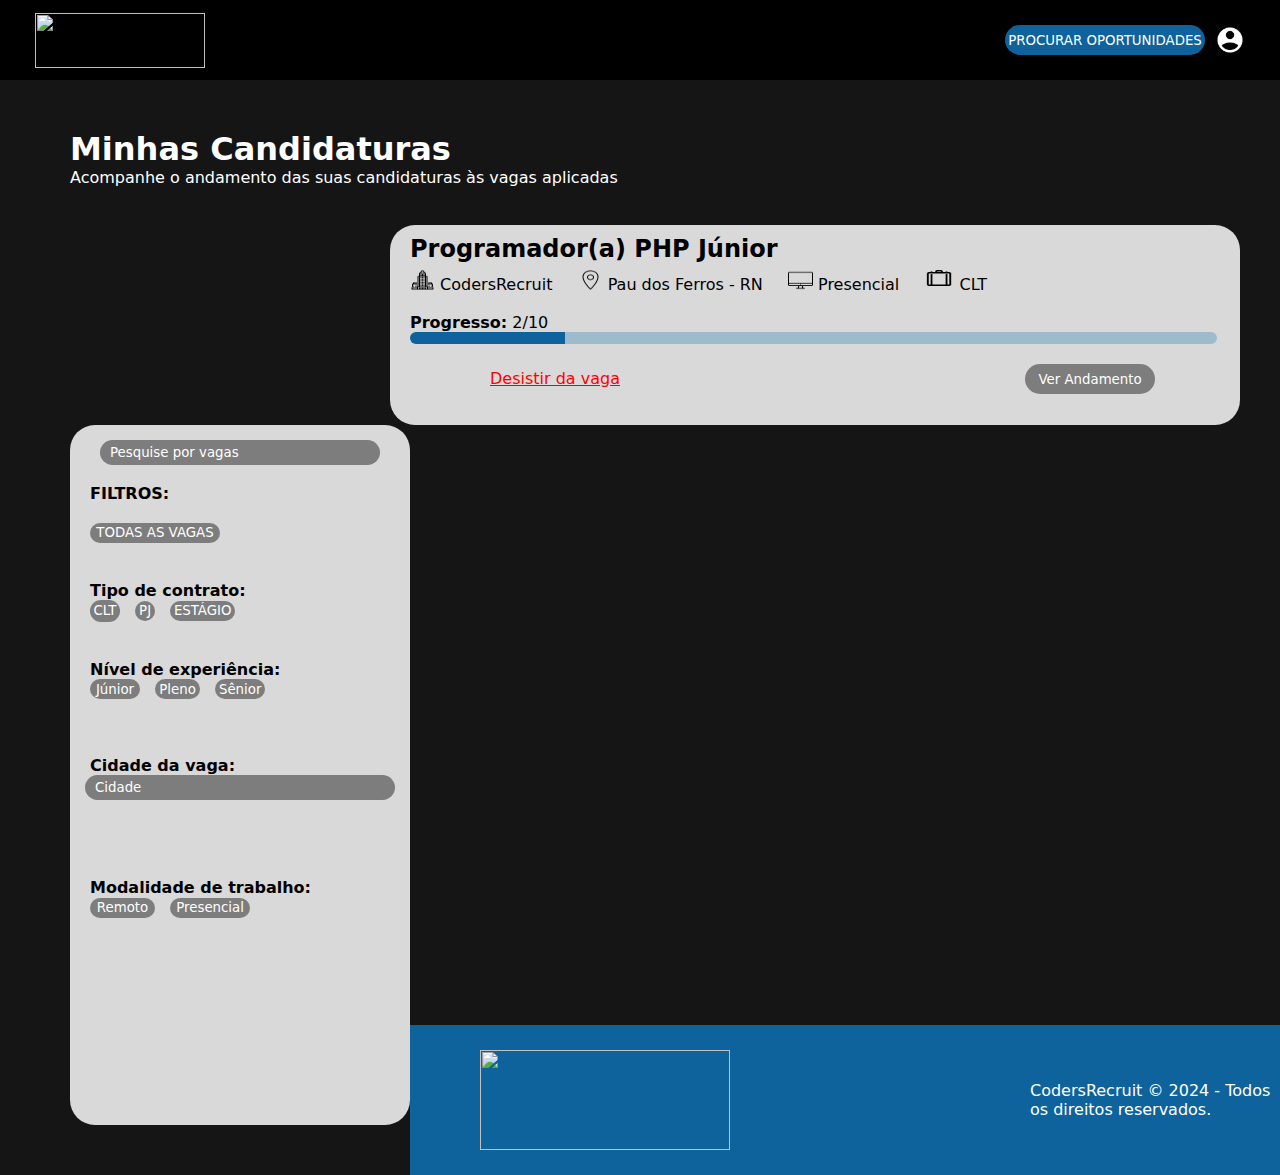
==== candidaturas.html @ b27ffb12 "RecruitCoders" ====
<!DOCTYPE html>
<html lang="en">
<head>
    <meta charset="UTF-8">
    <meta name="viewport" content="width=device-width, initial-scale=1.0">
    <link rel="stylesheet" href="css/candidaturas.css">
    <title>Minhas candidaturas | RecruitCoders</title>
</head>
<body>
    <nav>
            <img src="img/logo_cr_1.png" alt="">
            <button><a href="index.html">PROCURAR OPORTUNIDADES</a></button>
            <img src="img/usuario.png" id="usuario">
    </nav>

    <main>
        <h1 class="container">Minhas Candidaturas</h1>
        <p class="container">Acompanhe o andamento das suas candidaturas às vagas aplicadas</p><br><br>

        <section>
            <h2>Programador(a) PHP Júnior</h2> 
            <img src="img/empresa.png"> <p>CodersRecruit</p>
            <img src="img/location.png"> <p>Pau dos Ferros - RN</p>
            <img src="img/monitor.png"> <p>Presencial</p>
            <img src="img/mala.png" id="clt"> <p>CLT</p> <br><br>

            <p id="progresso"><b>Progresso:</b> 2/10</p> 
            <div class="linha">
                <div class="cor1"></div>
                <div class="cor2"></div>
            </div>

            <a href="">Desistir da vaga</a>

            <button><a id="andamento" href="">Ver Andamento</a></button>
            
        </section>
    </main>

    <aside>
        <input type="text" placeholder="Pesquise por vagas" >  <br><br>

            <p> FILTROS: </p>   <br>    

            <button id="todas">TODAS AS VAGAS</button><br><br><br>


            <p> Tipo de contrato: </p>
            <button id="clt"> CLT </button>
                
            <button id="pj"> PJ </button>

            <button id="estagio"> ESTÁGIO </button>  <br><br><br>


            <p> Nível de experiência: </p>
            <button id="junior"> Júnior </button>
            
            <button id="pleno"> Pleno </button>
            
            <button id="senior"> Sênior </button> <br><br><br><br>


            <p>Cidade da vaga:</p>
            <input type="text" placeholder="Cidade" id="cidade"> 

            <br><br><br>
            <p>Modalidade de trabalho:</p>
            <button id="remoto"> Remoto </button>
            <button id="presencial"> Presencial </button>
    </aside>
    
    <footer>
        <img src="img/logo_cr_w.png">
        <p>CodersRecruit © 2024 - Todos os direitos reservados.</p>
    </footer>
</body>
</html>
---- css/candidaturas.css ----
*{
    padding: 0;
    margin: 0;
    font-family: system-ui, -apple-system, BlinkMacSystemFont, 'Segoe UI', Roboto, Oxygen, Ubuntu, Cantarell, 'Open Sans', 'Helvetica Neue', sans-serif;
}



body{
    height: 1150px;
    background-color: rgba(21, 21, 21, 1);
}



a{
    text-decoration: none;
    color: white;
}



button{
    border-radius: 25px;
    background-color: rgba(14, 99, 156, 1);
    border-style: none;
}



nav{
    height: 80px;
    background-color: black;
    align-items: center;
    justify-content: center;
    display: flex;
}



nav img{
    width: 170px;
    height: 55px;
    display: block;
    float: left;
    margin-left: 0px;
    margin-right: 800px;
}



nav button{
    width: 200px;
    height: 30px;
    margin-right: 10px;
}



#usuario{
    width: 30px;
    height: 30px;
    margin: 0;
}




.container{
    margin-left: 70px;
    color: white;
}




h1{
    margin-top: 50px; 
      
}



section{
    height: 200px;
    width: 850px;
    background-color: rgba(217, 217, 217, 1);
    margin-right: 40px;
    float: right;
    border-radius: 25px;
}



section img{
    width: 25px;
    height: 20px;
    margin-left: 20px;
}



#clt{
    height: 22px;
}



section p{
    display: inline;
    margin-top: 0;
}



section h2{
    margin-left: 20px; 
    margin-bottom: 5px;
    margin-top: 10px;
}



.linha{
    position: relative;
    width: 815px;
    height: 12px;
    margin-left: 20px;
    border-radius: 25px;
    margin-bottom: 20px;
}



.linha .cor1{
    background-color: rgba(14, 99, 156, 1);
    height: 100%;
    width: 20%;
    position: absolute;
    left: 0;
    border-radius: 25px;
}



.linha .cor2{
    background-color: rgba(158, 186, 205, 1);
    height: 100%;
    width: 80%;
    position: absolute;
    left: 19%;
    border-radius: 25px;
    border-top-left-radius: 0;
    border-bottom-left-radius: 0;
        
}



#progresso{
    margin-left: 20px;   
}



section a{
    color: red;
    margin-left: 100px;
    text-decoration: underline;
}


section button{
    background-color: rgba(125, 125, 125, 1);
    width: 130px;
    height: 30px;
    margin-left: 400px;
}



#andamento{
    color: white;
    text-decoration: none;
    margin-left: 0;
}



aside{
    height: 700px;
    width: 340px;
    float: left;
    background-color: rgba(217, 217, 217, 1);
    border-radius: 25px;
    margin-left: 70px;
    margin-bottom: 50px;
}



aside button{
    background-color: rgba(125, 125, 125, 1);
    color: white;
    height: 20px;
    margin-right: 10px;
    cursor: pointer;
}



aside p{
    font-weight: bold;
    margin-left: 20px;
}



input{
    background-color: rgba(125, 125, 125, 1);
    border-radius: 25px;
    border-style: none;
    height: 25px;
    width: 280px;
    margin-left: 30px;
    margin-top: 15px;
}


::placeholder{
    color: white;
    padding: 10px;
}


#todas{
    margin-left: 20px;
    width: 130px;
}


#clt{
    width: 30px;
    margin-left: 20px;
}


#pj{
    width: 20px;
}


#estagio{
    width: 65px;
}

#junior{
    width: 50px;
    margin-left: 20px;
}

#pleno{
    width: 45px;
}

#senior{
    width: 50px;
}

#startup{
    width: 55px;
}

#grande{
    width: 110px;
}

#pequena{
    width: 160px;
}

#cidade{
    margin-top: 0;
    margin-left: 15px;
    margin-bottom: 40px;
    width: 310px;
}

#remoto{
    width: 65px;
    margin-left: 20px;
}

#presencial{
    width: 80px;
}


footer{
    height: 150px;
    background-color: rgba(14, 99, 156, 1);
    margin-top: 800px;
    align-items: center;
    display: flex;
}



footer img{
    width: 250px;
    height: 100px;
    margin-left: 70px;
    display: block;
    float: left;
}


footer p{
    color: white;
    margin-left: 300px;
}
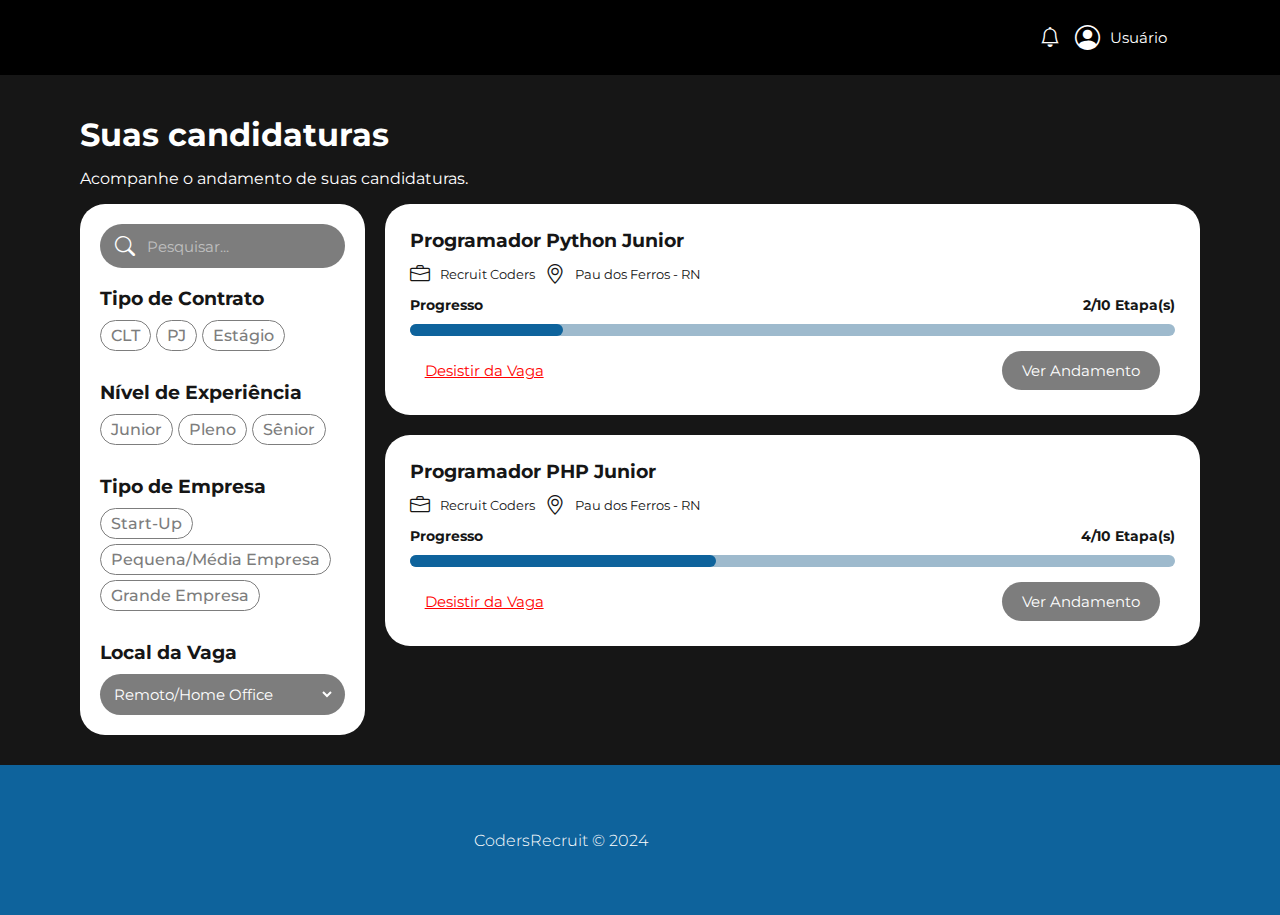
==== commit 05f88f72: "landing page section added + auth form fixed" ====
--- a/candidaturas.html
+++ b/candidaturas.html
@@ -1,78 +1,193 @@
 <!DOCTYPE html>
-<html lang="en">
+<html lang="pt-br">
+
 <head>
     <meta charset="UTF-8">
     <meta name="viewport" content="width=device-width, initial-scale=1.0">
-    <link rel="stylesheet" href="css/candidaturas.css">
-    <title>Minhas candidaturas | RecruitCoders</title>
+    <title>Recruit Coders</title>
+    <link rel="shortcut icon" href="favicon.ico" type="image/x-icon">
+
+    <link rel="stylesheet" href="css/vagas.css">
+    <link rel="stylesheet" href="https://cdn.jsdelivr.net/npm/bootstrap-icons@1.11.3/font/bootstrap-icons.min.css">
+    <script src="https://unpkg.com/@popperjs/core@2"></script>
 </head>
+
 <body>
     <nav>
-            <img src="img/logo_cr_1.png" alt="">
-            <button><a href="index.html">PROCURAR OPORTUNIDADES</a></button>
-            <img src="img/usuario.png" id="usuario">
+        <a href="index.html">
+            <img src="img/logo1.svg" alt="">
+            <img id="img_resp" src="img/logo_resp.svg" alt="">
+        </a>
+        <div id="logged-nav" class="nav-div-button">
+            <a id="notification-button">
+                <i class="bi bi-bell"></i>
+            </a>
+            <div id="user-menu-container" class="nav-button">
+                <a id="user-button" class="nav-button">
+                    <i class="bi bi-person-circle"></i>
+                    <p>Usuário</p>
+                </a>
+                <div id="user-dropdown" class="dropdown hidden">
+                    <a href="#">Perfil</a>
+                    <a href="candidaturas.html">Candidaturas</a>
+                    <a href="#">Sair</a>
+                </div>
+            </div>
+        </div>
     </nav>
 
-    <main>
-        <h1 class="container">Minhas Candidaturas</h1>
-        <p class="container">Acompanhe o andamento das suas candidaturas às vagas aplicadas</p><br><br>
+    <section class="section-vagas">
+        <h1>Suas candidaturas</h1>
+        <h3 id="title-desc">Acompanhe o andamento de suas candidaturas.</h3>
 
-        <section>
-            <h2>Programador(a) PHP Júnior</h2> 
-            <img src="img/empresa.png"> <p>CodersRecruit</p>
-            <img src="img/location.png"> <p>Pau dos Ferros - RN</p>
-            <img src="img/monitor.png"> <p>Presencial</p>
-            <img src="img/mala.png" id="clt"> <p>CLT</p> <br><br>
+        <section class="section-show-vagas">
+            <form class="vagas-filtros">
 
-            <p id="progresso"><b>Progresso:</b> 2/10</p> 
-            <div class="linha">
-                <div class="cor1"></div>
-                <div class="cor2"></div>
+                <div class="search-bar">
+                    <i class="bi bi-search"></i>
+                    <input placeholder="Pesquisar..." type="text">
+                </div>
+
+                <div id="botao-resp-filtros">
+                    <i class="bi bi-filter"></i>
+                    <p>Filtrar</p>
+                </div>
+
+                <div class="filter-section">
+                    <h3>Tipo de Contrato</h3>
+                    <div class="filter-select">
+                        <a href="#">CLT</a>
+                        <a href="#">PJ</a>
+                        <a href="#">Estágio</a>
+                    </div>
+                </div>
+                <div class="filter-section">
+                    <h3>Nível de Experiência</h3>
+                    <div class="filter-select">
+                        <a href="#">Junior</a>
+                        <a href="#">Pleno</a>
+                        <a href="#">Sênior</a>
+                    </div>
+                </div>
+                <div class="filter-section">
+                    <h3>Tipo de Empresa</h3>
+                    <div class="filter-select">
+                        <a href="#">Start-Up</a>
+                        <a href="#">Pequena/Média Empresa</a>
+                        <a href="#">Grande Empresa</a>
+                    </div>
+                </div>
+                <div class="filter-section">
+                    <h3>Local da Vaga</h3>
+                    <div class="search-bar">
+                        <select name="" id="">
+                            <option value="">Remoto/Home Office</option>
+                            <option value="">Encanto - RN</option>
+                            <option value="">Pau dos Ferros - RN</option>
+                            <option value="">Rafael Fernandes - RN</option>
+                        </select>
+                    </div>
+                </div>
+            </form>
+
+            <div class="area-vagas">
+                
+                <div class="vaga">
+                    <div id="candidatura-info" class="vaga-info">
+                        <h3>Programador Python Junior</h3>
+                        <div class="candidatura-icons">
+                            <p><i class="bi bi-briefcase"></i> Recruit Coders</p>
+                            <p><i class="bi bi-geo-alt"></i> Pau dos Ferros - RN</p>
+                        </div>
+                        <div class="candidatura-progress-area">
+                            <div class="progress-desc">
+                                <p>Progresso</p>
+                                <p>2/10 Etapa(s)</p>
+                            </div>
+                            <div class="progress-out">
+                                <div style="width: 20%;" class="progress-in">
+                                </div>
+                            </div>
+                        </div>
+                        <div class="candidatura-actions">
+                            <a href="">Desistir da Vaga</a>
+                            <a id="candidatura-details" href="">Ver Andamento</a>
+                        </div>
+                    </div>
+                </a>
             </div>
+            <div class="area-vagas">
+                
+                <div class="vaga">
+                    <div id="candidatura-info" class="vaga-info">
+                        <h3>Programador PHP Junior</h3>
+                        <div class="candidatura-icons">
+                            <p><i class="bi bi-briefcase"></i> Recruit Coders</p>
+                            <p><i class="bi bi-geo-alt"></i> Pau dos Ferros - RN</p>
+                        </div>
+                        <div class="candidatura-progress-area">
+                            <div class="progress-desc">
+                                <p>Progresso</p>
+                                <p>4/10 Etapa(s)</p>
+                            </div>
+                            <div class="progress-out">
+                                <div style="width: 40%;" class="progress-in">
+                                </div>
+                            </div>
+                        </div>
+                        <div class="candidatura-actions">
+                            <a href="">Desistir da Vaga</a>
+                            <a id="candidatura-details" href="">Ver Andamento</a>
+                        </div>
+                    </div>
+                </a>
+            </div>
+        </section>
+    </section>
 
-            <a href="">Desistir da vaga</a>
+    <footer>
+        <img src="img/logo2.svg" alt="">
+        <h3>CodersRecruit © 2024</h3>
+        <div></div>
+    </footer>
 
-            <button><a id="andamento" href="">Ver Andamento</a></button>
-            
-        </section>
-    </main>
+    <script>
+        function handleResize() {
+            const filterSections = document.querySelectorAll('.filter-section');
+            const filterButton = document.getElementById('botao-resp-filtros');
 
-    <aside>
-        <input type="text" placeholder="Pesquise por vagas" >  <br><br>
+            if (window.innerWidth > 728) {
+                filterSections.forEach(section => {
+                    section.classList.remove('hidden');
+                });
+                filterButton.classList.add('hidden');
+            } else {
+                filterSections.forEach(section => {
+                    section.classList.add('hidden');
+                });
+                filterButton.classList.remove('hidden');
+            }
+        }
 
-            <p> FILTROS: </p>   <br>    
+        document.getElementById('botao-resp-filtros').addEventListener('click', function () {
+            const filterSections = document.querySelectorAll('.filter-section');
+            filterSections.forEach(section => {
+                section.classList.toggle('hidden');
+            });
+        });
 
-            <button id="todas">TODAS AS VAGAS</button><br><br><br>
+        window.addEventListener('resize', handleResize);
+        document.addEventListener('DOMContentLoaded', handleResize);
 
+        // User menu dropdown functionality with Popper.js
+        document.getElementById('user-button').addEventListener('click', function () {
+            const userDropdown = document.getElementById('user-dropdown');
+            userDropdown.classList.toggle('hidden');
+            Popper.createPopper(document.getElementById('user-button'), userDropdown, {
+                placement: 'bottom-end',
+            });
+        });
+    </script>
+</body>
 
-            <p> Tipo de contrato: </p>
-            <button id="clt"> CLT </button>
-                
-            <button id="pj"> PJ </button>
-
-            <button id="estagio"> ESTÁGIO </button>  <br><br><br>
-
-
-            <p> Nível de experiência: </p>
-            <button id="junior"> Júnior </button>
-            
-            <button id="pleno"> Pleno </button>
-            
-            <button id="senior"> Sênior </button> <br><br><br><br>
-
-
-            <p>Cidade da vaga:</p>
-            <input type="text" placeholder="Cidade" id="cidade"> 
-
-            <br><br><br>
-            <p>Modalidade de trabalho:</p>
-            <button id="remoto"> Remoto </button>
-            <button id="presencial"> Presencial </button>
-    </aside>
-    
-    <footer>
-        <img src="img/logo_cr_w.png">
-        <p>CodersRecruit © 2024 - Todos os direitos reservados.</p>
-    </footer>
-</body>
 </html>--- a/css/vagas.css
+++ b/css/vagas.css
@@ -0,0 +1,741 @@
+@import url('https://fonts.googleapis.com/css2?family=Montserrat:ital,wght@0,100..900;1,100..900&display=swap');
+
+* {
+    font-family: 'Montserrat';
+}
+
+body {
+    background-color: #161616;
+    margin: 0;
+    padding: 0;
+}
+
+nav {
+    display: flex;
+    flex-direction: row;
+    justify-content: space-between;
+    align-items: center;
+    align-content: center;
+    height: 75px;
+    background-color: #000000;
+    padding-left: 80px;
+    padding-right: 80px;
+}
+
+nav > a{
+    margin: 0;
+    text-decoration: none;
+    height: 52px;
+}
+
+nav img {
+    height: 52px;
+}
+
+#img_resp{
+    display: none;
+}
+
+.nav-div-button {
+    display: flex;
+    justify-content: space-evenly;
+    align-items: center;
+    align-content: center;
+}
+
+.nav-button {
+    display: flex;
+    align-items: center;
+    align-content: center;
+    font-weight: 400;
+    font-size: 15px;
+    justify-content: center;
+    height: 75px;
+    width: 110px;
+    padding: 0;
+    color: white;
+    text-decoration: none;
+    margin-right: 10px;
+}
+
+.nav-button:hover {
+    color: #c0c0c0;
+}
+
+#vervagas {
+    font-weight: 600;
+    color: #0E639C;
+}
+
+#entrar {
+    font-weight: 600;
+    width: 125px;
+    background-color: #0E639C;
+    margin-right: 0;
+}
+
+#entrar:hover{
+    background-color: white;
+    color: #0E639C;
+}
+
+#logged-nav{
+    justify-content: right;
+    gap: 20px;
+    width: 300px;
+}
+
+#notification-button{
+    font-size: 20px;
+    color: white;
+    cursor: pointer;
+}
+
+#user-button{
+    display: flex;
+    justify-content: center;
+    cursor: pointer;
+    gap: 10px;
+}
+
+#user-button:hover{
+    color: white;
+}
+
+#user-button i{
+    font-size: 25px;
+}
+
+#user-button p{
+    font-size: 15px;
+    width: 200px;
+}
+
+#nav-hamburguer {
+    display: none;
+    align-items: center;
+    align-content: center;
+    color: #0E639C;
+    text-align: center;
+    font-size: 40px;
+    height: 75px;
+}
+
+#hamburguer-menu {
+    background-color: #000000;
+    display: none;
+    position:absolute;
+    width: 100%;
+    justify-content: center;
+    text-align: center;
+    align-items: center;
+    align-content: center;
+    flex-direction: column;
+}
+
+#hamburguer-menu a {
+    margin: 0;
+    padding: 0;
+    width: 100%;
+}
+
+#hamburguer-menu #entrar {
+    width: 100%;
+}
+
+section {
+    background-color: #161616;
+    height: 525px;
+    padding-left: 80px;
+    padding-right: 80px;
+}
+
+.section-vagas{
+    display: flex;
+    justify-content: space-between;
+    flex-direction: column;
+    max-width: 1280px;
+    margin-left: auto;
+    margin-right: auto;
+    height: auto;
+}
+
+.section-vagas h1{
+    margin-top: 40px;
+    color: white;
+}
+
+#vagas-notification{
+    display: flex;
+    align-items: center;
+    align-content: center;
+    justify-content: space-evenly;
+    background-color: #0E639C;
+    color: white;
+    padding: 20px;
+    border-radius: 25px;
+    margin-bottom: 20px;
+}
+
+#vagas-notification i{
+    text-align: center;
+    font-size: 90px;
+    width: 10%;
+}
+
+#vagas-notification-message {
+    display: flex;
+    flex-direction: column;
+    align-items: center;
+    align-content: center;
+    justify-content: space-around;
+    text-align: center;
+    font-size: 12px;
+    width: 80%;
+    height: 100%;
+}
+
+#vagas-notification-message h2{
+    font-weight: 400;
+}
+
+#vagas-notification-message a{
+    background-color: white;
+    padding: 10px;
+    border-radius: 25px;
+    font-size: 15px;
+    padding-left: 30px;
+    padding-right: 30px;
+    text-decoration: none;
+    color: #000000;
+}
+
+.section-show-vagas{
+    display: flex;
+    flex-direction: row;
+    padding-left: 0;
+    padding-right: 0;
+    justify-content: space-between;
+    align-items: start;
+    align-content: start;
+    height: fit-content;
+    margin-bottom: 30px;
+    gap: 20px;
+}
+
+.vagas-filtros {
+    padding: 20px;
+    background-color: white;
+    border-radius: 25px;
+    width: 30%;
+}
+
+#botao-resp-filtros{
+    display: none;
+    justify-content: center;
+    margin-top: 10px;
+    align-content: center;
+    align-items: center;
+    width: 100%;
+    text-align: center;
+    gap: 5px;
+    cursor: pointer;
+}
+
+.hidden {
+    display: none;
+}
+
+#candidatura-info{
+    padding: 5px;
+    width: 100%;
+}
+
+#user-menu-container {
+    position: relative;
+}
+
+.dropdown {
+    background-color: white;
+    color: #161616;
+    border-radius: 10px;
+    box-shadow: 0 4px 8px rgba(0, 0, 0, 0.2);
+    width: 150px;
+    text-align: left;
+    z-index: 1000;
+    padding: 10px;
+}
+
+.dropdown a {
+    display: block;
+    padding: 10px;
+    text-decoration: none;
+    color: #161616;
+}
+
+.dropdown a:hover {
+    background-color: #0E639C;
+    color: white;
+}
+
+#botao-resp-filtros i{
+    margin: 0;
+    color: #161616;
+    font-size: 20px;
+}
+
+#botao-resp-filtros p{
+    margin: 0;
+    color: #161616;
+    font-size: 16px;
+    font-weight: 600;
+}
+
+.search-bar{
+    display: flex;
+    background-color: #7D7D7D;
+    padding: 10px;
+    border-radius: 25px;
+    color:white;
+}
+
+input:focus, select:focus{
+    outline: none;
+}
+
+::placeholder {
+    color:#c0c0c0;
+}
+
+.search-bar i{
+    font-size: 20px;
+    margin-left: 5px;
+    margin-right: 10px;
+    margin-top: 0;
+    margin-bottom: 0;
+}
+
+.search-bar input{
+    width: 100%;
+    color: white;
+    font-size: 15px;
+    border: none;
+    background-color: #7D7D7D;
+}
+
+.search-bar select{
+    width: 100%;
+    color: white;
+    font-size: 15px;
+    border: none;
+    background-color: #7D7D7D;
+}
+
+.vagas-filtros h3{
+    color: #161616;
+    margin-bottom: 10px;
+}
+
+.filter-select {
+    display: flex;
+    justify-content: left;
+    flex-wrap: wrap;
+    gap: 5px;
+    margin-bottom: 30px;
+}
+
+.filter-select a{
+    background-color:white;
+    border-style: solid;
+    border-color: #7D7D7D;
+    border-width: 1.5px;
+    padding: 5px;
+    font-weight: 500;
+    padding-left: 10px;
+    padding-right: 10px;
+    border-radius: 25px;
+    color:#7D7D7D;
+    text-decoration: none;
+}
+
+.filter-select a:hover{
+    background-color: #7D7D7D;
+    color: white;
+}
+
+.area-vagas{
+    display: flex;
+    justify-content: center;
+    flex-direction: column;
+    width: 100%;
+    gap: 20px;
+}
+
+#title-desc{
+    color: white;
+    font-size: 16px;
+    font-weight: 400;
+    margin-top: -6px;
+}
+
+.candidatura-icons{
+    display: flex;
+    align-items: center;
+    align-content: center;
+    justify-content: left;
+    gap: 10px;
+}
+
+.vaga{
+    display: flex;
+    justify-content: space-between;
+    align-items: center;
+    padding: 20px;
+    text-decoration: none;
+    background-color: white;
+    border-radius: 25px;
+    gap: 10px;
+}
+
+.vaga-info{
+    width: 70%;
+    color:#161616 ;
+}
+
+.vaga-tags{
+    gap: 5px;
+    display: flex;
+    align-items: center;
+    align-content: center;
+}
+
+.vaga-info h3, .vaga-info p{
+    margin: 0;
+    margin-bottom: 10px;
+}
+
+.vaga-info p{
+    display: flex;
+    align-items: center;
+    align-content: center;
+    font-size: 13px;
+    gap: 10px;
+}
+
+.vaga-tags p{
+    padding: 5px;
+    margin-bottom: 0;
+    font-weight: 500;
+    padding-left: 10px;
+    padding-right: 10px;
+    border-radius: 25px;
+    color: white;
+    background-color: #7D7D7D;
+}
+
+
+.vaga-info i{
+    font-size: 20px;
+}
+
+.vaga img{
+    border-radius: 20px;
+    width: 200px;
+    height: 200px;
+}
+
+
+.progress-desc{
+    display: flex;
+    justify-content: space-between;
+    font-weight: 700;
+}
+
+.progress-desc p{
+    font-size: 14px;
+}
+
+.progress-out{
+    background-color: #9EBACD;
+    width: 100%;
+    height: 12px;
+    border-radius: 25px;
+}
+
+.progress-in {
+    background-color: #0E639C;
+    border-radius: 25px;
+    height: 100%;
+}
+
+.candidatura-actions{
+    display: flex;
+    justify-content: space-between;
+    align-items: center;
+}
+
+.candidatura-actions > a{
+    display: block;
+    color: red;
+    font-size: 15px;
+    margin-top: 15px;
+    margin-left: 15px;
+    margin-right: 15px;
+    text-decoration: underline;
+}
+
+#candidatura-details{
+    padding: 10px;
+    text-decoration: none;
+    padding-left: 20px;
+    padding-right: 20px;
+    border-radius: 25px;
+    color: white;
+    background-color: #7D7D7D;
+}
+
+.section-vagas-info{
+    display: flex;
+    flex-direction: column;
+    padding-left: 0;
+    padding-right: 0;
+    justify-content: space-between;
+    align-items: start;
+    align-content: start;
+    height: max-content;
+    margin-bottom: 30px;
+    gap: 20px;
+}
+
+#area-info{
+    margin-top: 30px;
+    background-color: white;
+    border-radius: 25px;
+    width: 100%;
+}
+
+#header-back{
+    background-color: rgb(126, 156, 244);
+    height: 300px;
+    border-top-left-radius: 10px;
+    border-top-right-radius: 10px;
+    width: 100%;
+}
+
+#vaga-header{
+    display: flex;
+    flex-direction: column;
+    justify-content: center;
+    align-items: center;
+    align-content: center;
+    margin: 30px;
+    gap: 20px;
+}
+
+#vaga-header img{
+    width: 200px;
+    border-radius: 20px;
+}
+
+#vaga-header h1{
+    color: black;
+    font-size: 22px;
+}
+
+#vaga-header p, #vaga-header i{
+    color: black;
+    font-size: 18px;
+}
+
+#header-front{
+    margin-top: -100px;
+    display: flex;
+    align-items: center;
+    align-content: center;
+    flex-direction: column;
+}
+
+hr{
+    border-width: 0.1px;
+    border-color: rgb(232, 232, 232);
+    border-style: solid;
+}
+
+#header-front h1{
+    margin-top: 10px;
+    margin-bottom: 0;
+}
+
+#vaga-desc{
+    margin-top: -90px;
+    margin: 30px;
+}
+
+#vaga-candidatar{
+    display: flex;
+    flex-direction: column;
+    align-items: center;
+    align-content: center;
+    text-align: center;
+    margin: 30px;
+}
+
+#vaga-candidatar a{
+    background-color: #0E639C;
+    color: white;
+    text-decoration: none;
+    padding: 40px;
+    font-weight: 700;
+    font-size: 18px;
+    padding-top: 20px;
+    padding-bottom: 20px;
+    border-radius: 25px;
+}
+
+footer{
+    background-color: #0E639C;
+    color: white;
+    display: flex;
+    justify-content: space-between;
+    flex-wrap: wrap;
+    align-items: center;
+    align-content: center;
+    padding-left: 80px;
+    padding-right: 80px;
+    height: 150px;
+}
+
+footer h3{
+    font-weight: 300;
+    font-size: 16px;
+}
+
+footer img {
+    height: 60px;
+}
+
+footer div{
+    width: 158.34px;
+}
+
+@media screen and (max-width: 450px) {
+
+    section {
+        padding-left: 15px;
+        padding-right: 15px;
+    }
+
+    nav {
+        padding-left: 15px;
+        padding-right: 15px;
+    }
+
+    footer {
+        padding-left: 15px;
+        padding-right: 15px;
+    }
+
+    .vaga {
+        flex-direction: column;
+    }
+    
+    #vagas-notification i{
+        display: none;
+    }
+
+    #vagas-notification{
+        flex-direction: column;
+    }
+
+    nav > a > img{
+        display: none;
+    }
+
+    #img_resp{
+        display: block;
+    }
+
+    .nav-button {
+        margin-right: 0;
+    }
+
+    .candidatura-actions a{
+        font-size: 12px;
+    }
+
+    #candidatura-details{
+        font-size: 14px;
+    }
+
+    .candidatura-actions{
+        align-content: center;
+        flex-direction: column-reverse;
+    }
+}
+
+@media screen and (max-width: 728px) {
+
+    .section-show-vagas{
+        flex-direction: column;
+        align-items: center;
+        align-content: center;
+    }
+
+    .vagas-filtros{
+        width: 100%;
+    }
+
+    .area-vagas {
+        width: 100%;
+    }
+
+    #botao-resp-filtros{
+        display: flex;
+    }
+
+    #vagas-notification i{
+        font-size: 50px;
+    }
+
+}
+
+@media screen and (max-width: 940px) {
+
+    section {
+        padding-left: 40px;
+        padding-right: 40px;
+    }
+
+    nav {
+        padding-left: 40px;
+        padding-right: 40px;
+    }
+
+    footer {
+        padding-left: 40px;
+        padding-right: 40px;
+        justify-content: center;
+        flex-wrap: wrap;
+        flex-direction: column-reverse;
+    }
+
+    footer div{
+        display: none;
+    }
+
+    #nav-hamburguer {
+        display: block;
+    }
+
+    .nav-button{
+        width: max-content;
+    }
+
+    #user-button{
+        gap: 5px;
+    }
+
+    #user-button p{
+        display: none;
+    }
+}